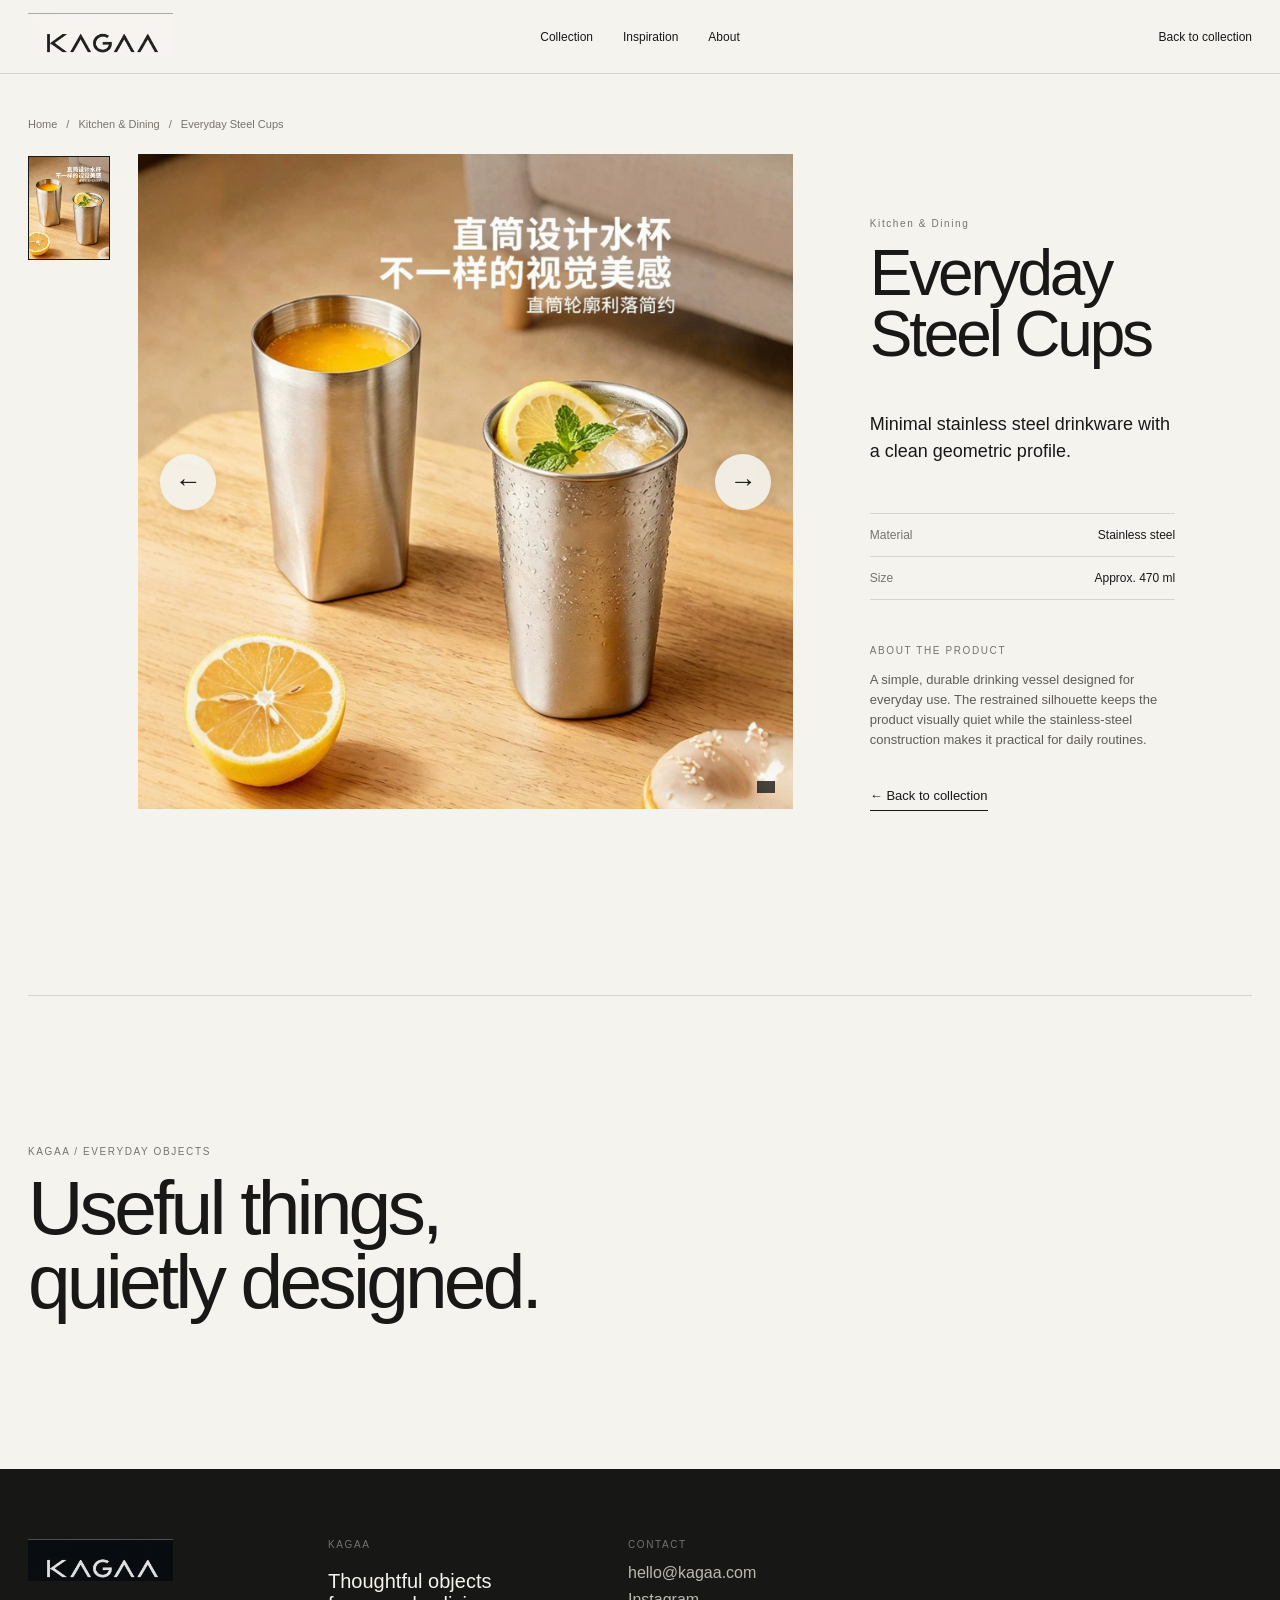
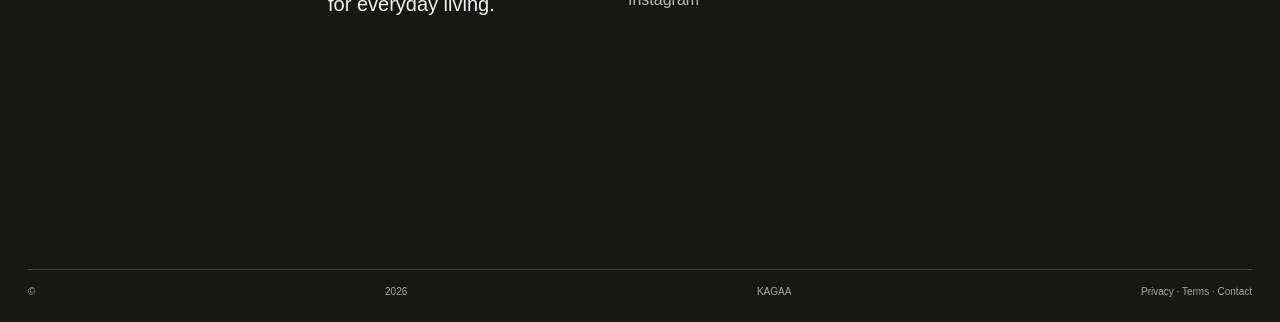
==== product.html @ 8737aef9 "Add files via upload" ====
<!doctype html>
<html lang="en">
<head>
<meta charset="utf-8">
<meta name="viewport" content="width=device-width,initial-scale=1">
<title>KAGAA — Product</title>
<link rel="stylesheet" href="css/style.css">
</head>
<body>
<header class="header">
  <a class="brand" href="index.html"><img src="images/kagaa-logo.png" alt="KAGAA"></a>
  <nav>
    <a href="index.html#catalog">Collection</a>
    <a href="index.html#inspiration">Inspiration</a>
    <a href="index.html#about">About</a>
  </nav>
  <div class="tools"><a href="index.html#catalog">Back to collection</a></div>
</header>

<main class="product-page">
  <div class="breadcrumbs">
    <a href="index.html">Home</a><span>/</span><a id="crumbCat" href="index.html#catalog">Collection</a><span>/</span><span id="crumb">Product</span>
  </div>

  <section class="product-detail">
    <div class="product-gallery">
      <div class="thumbs" id="thumbs" aria-label="Product images"></div>

      <div class="main-image-wrap" id="galleryViewport">
        <img id="detailImg" class="main-image" src="" alt="">
        <button class="gallery-arrow gallery-prev" id="prevBtn" aria-label="Previous image">←</button>
        <button class="gallery-arrow gallery-next" id="nextBtn" aria-label="Next image">→</button>
        <div class="gallery-counter" id="galleryCounter"></div>
      </div>
    </div>

    <div class="product-copy">
      <p class="eyebrow" id="detailCat"></p>
      <h1 id="detailName"></h1>
      <p class="lead" id="detailDesc"></p>

      <div class="spec-list">
        <div><span>Material</span><b id="detailMaterial"></b></div>
        <div><span>Size</span><b id="detailSize"></b></div>
      </div>

      <div class="product-note">
        <p class="eyebrow">ABOUT THE PRODUCT</p>
        <p id="detailLong">Designed around everyday use, with a restrained form and considered material choices.</p>
      </div>

      <a class="back-link" href="index.html#catalog">← Back to collection</a>
    </div>
  </section>

  <section class="detail-bottom">
    <p class="eyebrow">KAGAA / EVERYDAY OBJECTS</p>
    <h2>Useful things,<br>quietly designed.</h2>
  </section>
</main>

<footer>
  <div class="footer-grid">
    <img src="images/kagaa-logo.png" alt="KAGAA">
    <div><p class="eyebrow">KAGAA</p><p>Thoughtful objects<br>for everyday living.</p></div>
    <div><p class="eyebrow">CONTACT</p><a href="#">hello@kagaa.com</a><a href="#">Instagram</a></div>
  </div>
  <div class="bottom">© <span id="year"></span> KAGAA <span>Privacy · Terms · Contact</span></div>
</footer>

<script src="js/product.js"></script>
</body>
</html>
---- css/style.css ----
*{box-sizing:border-box}:root{--bg:#f5f3ee;--ink:#181817;--muted:#77736c;--line:#d8d4ca;--soft:#e9e5dc;--max:1500px}html{scroll-behavior:smooth}body{margin:0;background:var(--bg);color:var(--ink);font-family:Arial,Helvetica,sans-serif}a{text-decoration:none;color:inherit}button,input,select{font:inherit}.header{height:74px;position:fixed;inset:0 0 auto;z-index:30;display:grid;grid-template-columns:1fr auto 1fr;align-items:center;padding:0 28px;background:#f5f3eef2;backdrop-filter:blur(10px);border-bottom:1px solid var(--line)}.brand img{width:145px}.header nav{display:flex;gap:30px}.header nav a,.header nav button,.tools a,.tools button{border:0;background:none;font-size:12px;cursor:pointer}.tools{justify-self:end;display:flex;gap:20px}.hamburger{display:none}.mega{position:fixed;z-index:29;top:74px;left:0;right:0;background:var(--bg);border-bottom:1px solid var(--line);display:grid;grid-template-columns:repeat(4,1fr);gap:30px;padding:38px 28px 45px;transform:translateY(-110%);transition:.35s}.mega.open{transform:none}.mega small,.eyebrow{font-size:10px;letter-spacing:.16em;color:var(--muted);display:block;margin:0 0 14px}.mega a{display:block;margin:9px 0;font-size:13px}main{padding-top:74px}.hero{height:calc(100vh - 74px);min-height:620px;position:relative}.hero>img{width:100%;height:100%;object-fit:cover}.shade{position:absolute;inset:0;background:linear-gradient(90deg,#0006,transparent 70%)}.hero-copy{position:absolute;left:6vw;bottom:8vw;color:#fff}.hero-copy p{font-size:10px;letter-spacing:.16em}.hero h1{font-size:clamp(48px,7vw,105px);font-weight:400;line-height:.93;letter-spacing:-.055em;margin:0 0 32px}.hero a,.editorial a,.story a,.back-link{font-size:13px;border-bottom:1px solid;padding-bottom:7px}.intro{max-width:var(--max);min-height:66vh;margin:auto;padding:130px 28px;display:flex;flex-direction:column;justify-content:center}.intro h2{font-size:clamp(45px,6vw,86px);font-weight:400;line-height:.98;letter-spacing:-.05em;margin:0}.editorial{display:grid;grid-template-columns:1.45fr 1fr;min-height:720px;background:var(--soft)}.editorial img{width:100%;height:100%;object-fit:cover}.editorial>div{padding:9vw 7vw;display:flex;flex-direction:column;justify-content:center}.editorial h2,.story h2,.about h2{font-size:clamp(44px,5vw,76px);font-weight:400;line-height:.96;letter-spacing:-.05em;margin:0 0 28px}.editorial p:not(.eyebrow),.story p:not(.eyebrow),.about>div:last-child{font-size:17px;line-height:1.5;max-width:520px}.catalog{max-width:var(--max);margin:auto;padding:120px 28px}.catalog-head{display:flex;justify-content:space-between;align-items:end;border-top:1px solid var(--line);padding-top:13px}.catalog-head h2{font-size:clamp(38px,4vw,60px);font-weight:400;margin:0}.catalog-head button{border:0;background:none;text-decoration:underline;cursor:pointer;margin-left:22px}.categories{display:flex;gap:9px;flex-wrap:wrap;margin:32px 0}.categories button{border:1px solid var(--line);background:none;border-radius:30px;padding:9px 14px;font-size:12px;cursor:pointer}.categories button.active,.categories button:hover{background:var(--ink);color:var(--bg)}.shop{display:grid;grid-template-columns:210px 1fr;gap:28px}.filter-head{border-top:1px solid var(--line);padding-top:12px;margin-bottom:20px}.filter-head button{display:none;float:right;border:0;background:none;font-size:24px}.filter-group{border-top:1px solid var(--line);padding:14px 0}.filter-group b{display:block;margin-bottom:12px;font-size:12px}.filter-group label{display:block;margin:10px 0;color:#5d5a54;font-size:12px}.filter-group select{width:100%;background:none;border:1px solid var(--line);padding:9px}.grid{display:grid;grid-template-columns:repeat(4,1fr);gap:18px 13px}.card img{width:100%;aspect-ratio:4/5;object-fit:cover;display:block}.info{padding:11px 0}.name{font-size:13px;margin:0 0 4px}.cat,.price{font-size:11px;color:var(--muted);margin:0}.price{margin-top:8px;color:var(--ink)}.story{display:grid;grid-template-columns:1.5fr 1fr;min-height:680px;background:#e8e4db}.story img{width:100%;height:100%;object-fit:cover}.story>div{padding:9vw 7vw;display:flex;flex-direction:column;justify-content:center}.collections{max-width:var(--max);margin:auto;padding:120px 28px;display:grid;grid-template-columns:repeat(3,1fr);gap:14px}.collections img{width:100%;aspect-ratio:4/5;object-fit:cover}.collections span{display:block;padding-top:12px;font-size:13px}.about{max-width:var(--max);margin:auto;border-top:1px solid var(--line);padding:120px 28px;display:grid;grid-template-columns:1fr 1fr;gap:12vw}.about h2{margin:0}.about>div:last-child{margin:0}footer{background:#171716;color:var(--bg);padding:70px 28px 25px}.footer-grid{max-width:var(--max);margin:auto;display:grid;grid-template-columns:1fr 1fr 1fr 1.2fr;gap:30px;min-height:260px}.footer-grid>img{width:145px;filter:invert(1)}.footer-grid p:not(.eyebrow){font-size:20px}.footer-grid a{display:block;margin:9px 0;color:#bbb8b0}.footer-grid form{display:flex;border-bottom:1px solid #5c5952}.footer-grid input{flex:1;background:none;border:0;outline:0;color:#fff;padding:12px 0}.footer-grid button{background:none;border:0;color:#fff}.bottom{max-width:var(--max);margin:70px auto 0;border-top:1px solid #45433e;padding-top:16px;color:#aaa69e;font-size:10px;display:flex;justify-content:space-between}.search{position:fixed;inset:0;z-index:60;background:#f5f3eefc;display:flex;align-items:center;justify-content:center;opacity:0;pointer-events:none;transition:.2s}.search.open{opacity:1;pointer-events:auto}.search>div{width:min(800px,80vw)}.search>button{position:absolute;right:25px;top:10px;border:0;background:none;font-size:42px}.search input{width:100%;font-size:clamp(32px,5vw,68px);background:none;border:0;border-bottom:1px solid;padding:10px;outline:0}
.product-page{max-width:1500px;margin:auto;padding:118px 28px 0}.breadcrumbs{font-size:11px;color:var(--muted);display:flex;gap:9px;margin-bottom:24px}.product-detail{display:grid;grid-template-columns:minmax(0,1.25fr) minmax(360px,.75fr);min-height:720px;gap:0}.product-gallery{display:grid;grid-template-columns:92px minmax(0,1fr);gap:18px;min-width:0}.thumbs{display:flex;flex-direction:column;gap:12px;padding-top:2px}.thumb{width:82px;height:104px;border:1px solid transparent;background:#e9e5dc;padding:0;cursor:pointer;overflow:hidden}.thumb.active{border-color:var(--ink)}.thumb img{width:100%;height:100%;object-fit:cover;display:block}.main-image-wrap{position:relative;min-width:0;background:#ebe8e1;overflow:hidden;aspect-ratio:1/1}.main-image{width:100%;height:100%;display:block;object-fit:cover;transition:opacity .18s ease,transform .3s ease}.main-image.is-changing{opacity:.65}.gallery-arrow{position:absolute;top:50%;transform:translateY(-50%);width:56px;height:56px;border:0;border-radius:50%;background:#f5f3eee8;color:var(--ink);font-size:27px;line-height:1;cursor:pointer;display:grid;place-items:center;box-shadow:0 2px 12px #00000012}.gallery-arrow:hover{background:#fff}.gallery-prev{left:22px}.gallery-next{right:22px}.gallery-counter{position:absolute;bottom:16px;right:18px;background:#181817c9;color:#fff;padding:6px 9px;font-size:10px;letter-spacing:.08em}.product-copy{padding:5vw 6vw;display:flex;flex-direction:column;justify-content:center}.product-copy h1{font-size:clamp(42px,5vw,76px);font-weight:400;line-height:.95;letter-spacing:-.05em;margin:0 0 28px}.lead{font-size:18px;line-height:1.5;max-width:520px}.spec-list{border-top:1px solid var(--line);margin-top:30px}.spec-list div{display:flex;justify-content:space-between;border-bottom:1px solid var(--line);padding:14px 0;font-size:12px}.spec-list span{color:var(--muted)}.spec-list b{font-weight:400;text-align:right;max-width:60%}.product-note{margin-top:45px}.product-note p:last-child{font-size:13px;line-height:1.55;color:#5f5c56;max-width:480px}.back-link{align-self:flex-start;margin-top:25px;font-size:13px;border-bottom:1px solid;padding-bottom:7px}.detail-bottom{padding:150px 0;border-top:1px solid var(--line);margin-top:120px}.detail-bottom h2{font-size:clamp(44px,6vw,85px);font-weight:400;line-height:.96;letter-spacing:-.05em;margin:0}
@media(max-width:1000px){.product-page{padding:100px 18px 0}.product-detail{grid-template-columns:1fr}.product-gallery{grid-template-columns:80px minmax(0,1fr)}.main-image-wrap{aspect-ratio:1/1}.product-copy{padding:70px 0}.detail-bottom{margin-top:60px;padding:90px 0}}
@media(max-width:650px){.product-gallery{grid-template-columns:64px minmax(0,1fr);gap:10px}.thumb{width:58px;height:74px}.gallery-arrow{width:44px;height:44px;font-size:21px}.gallery-prev{left:10px}.gallery-next{right:10px}.product-copy h1{font-size:48px}.detail-bottom h2{font-size:48px}}
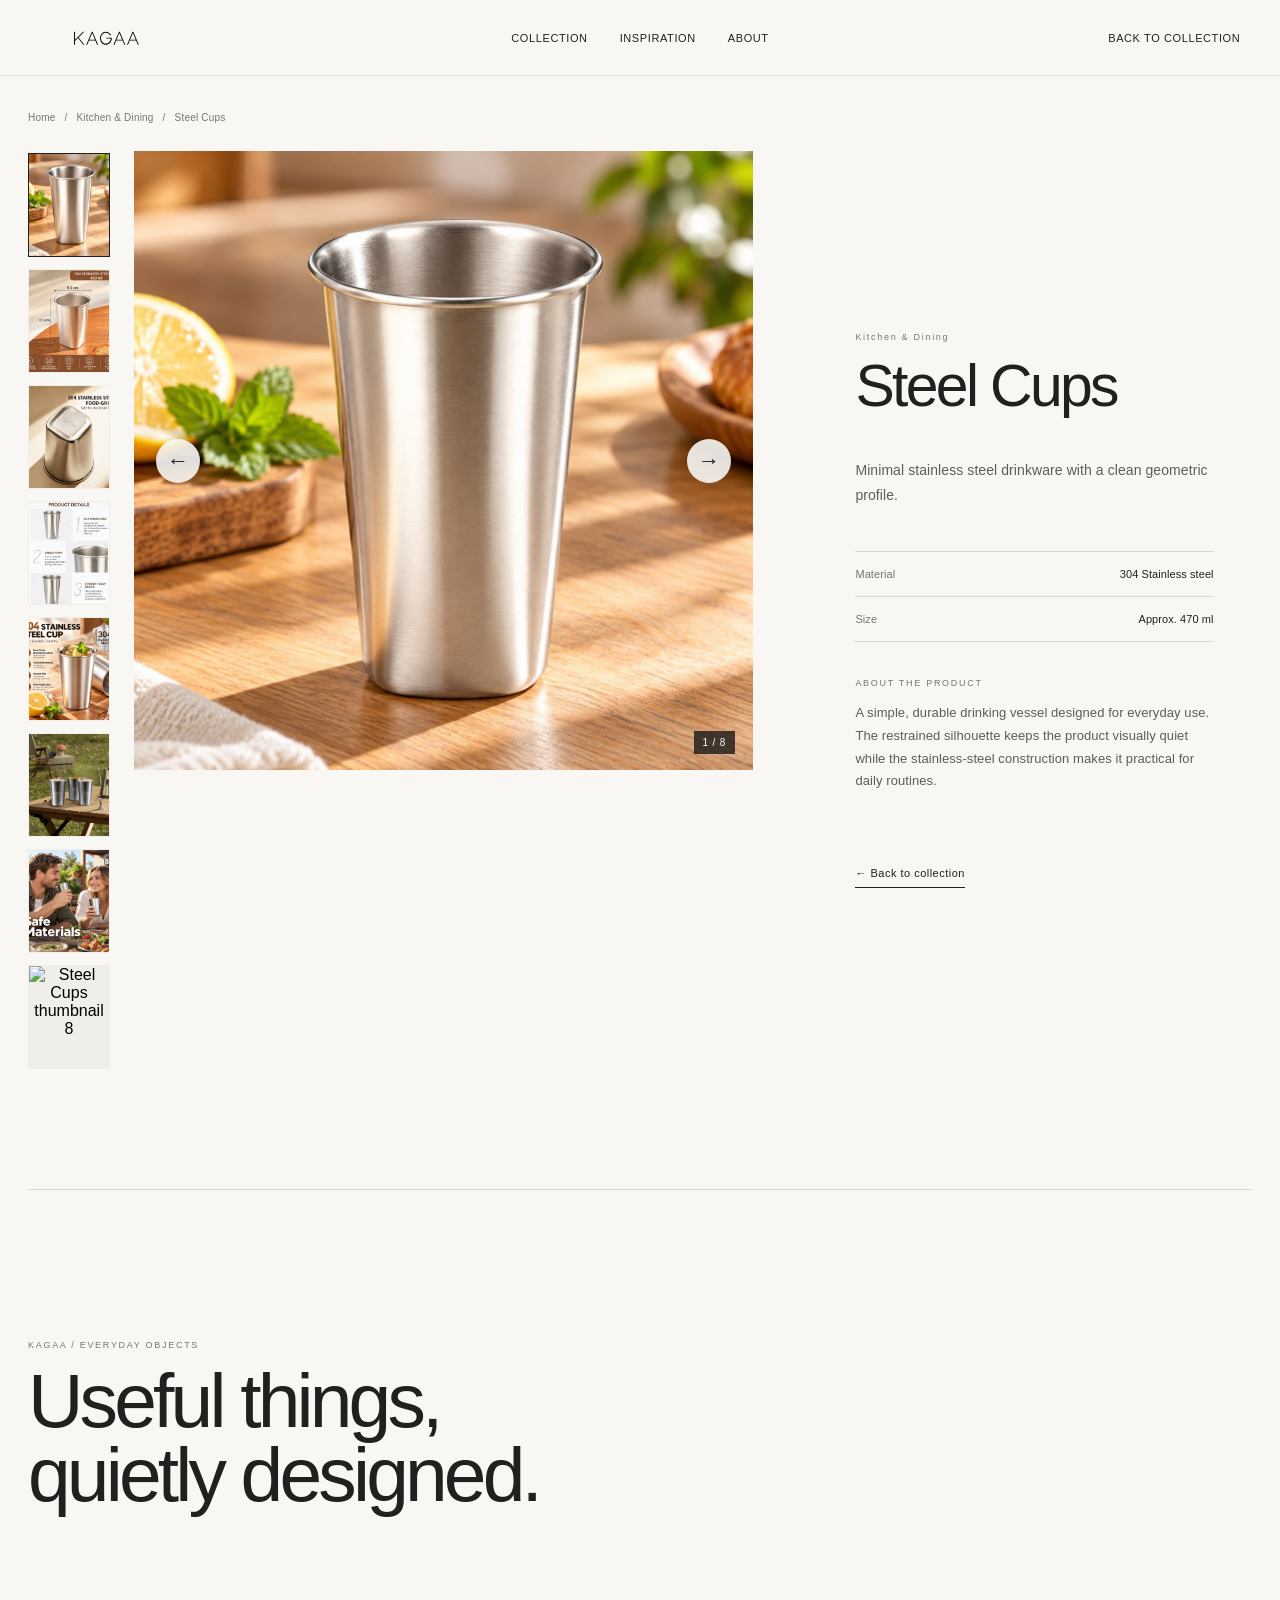
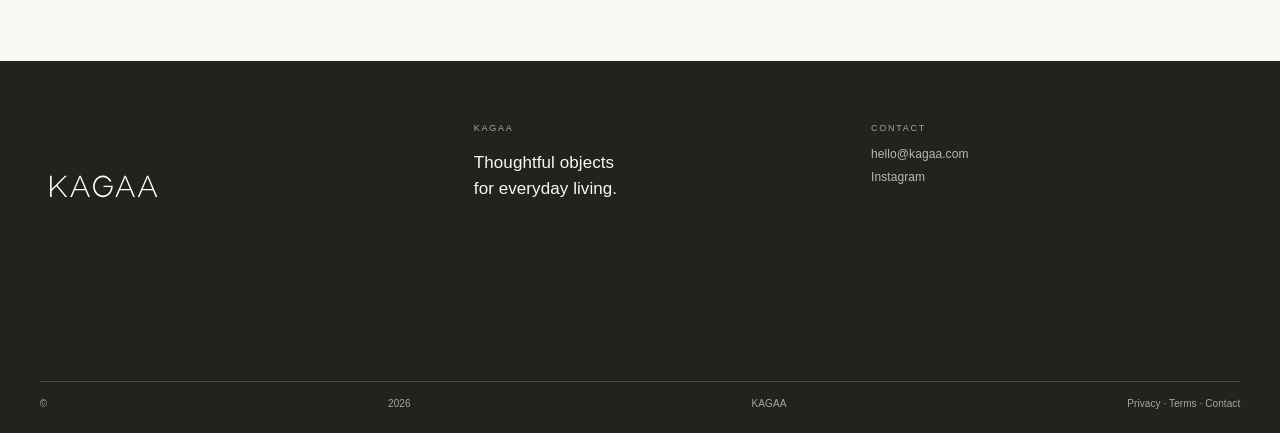
==== commit b5a1707a: "Add files via upload" ====
--- a/product.html
+++ b/product.html
@@ -1,73 +1,104 @@
 <!doctype html>
 <html lang="en">
-<head>
-<meta charset="utf-8">
-<meta name="viewport" content="width=device-width,initial-scale=1">
-<title>KAGAA — Product</title>
-<link rel="stylesheet" href="css/style.css">
-</head>
-<body>
-<header class="header">
-  <a class="brand" href="index.html"><img src="images/kagaa-logo.png" alt="KAGAA"></a>
-  <nav>
-    <a href="index.html#catalog">Collection</a>
-    <a href="index.html#inspiration">Inspiration</a>
-    <a href="index.html#about">About</a>
-  </nav>
-  <div class="tools"><a href="index.html#catalog">Back to collection</a></div>
-</header>
+  <head>
+    <meta charset="utf-8" />
+    <meta name="viewport" content="width=device-width,initial-scale=1" />
+    <title>KAGAA — Product</title>
+    <link rel="stylesheet" href="css/style.css" />
+  </head>
+  <body>
+    <header class="header">
+      <a class="brand" href="index.html"
+        ><img src="images/KAGAA_Logo.svg" alt="KAGAA"
+      /></a>
+      <nav>
+        <a href="index.html#catalog">Collection</a>
+        <a href="index.html#inspiration">Inspiration</a>
+        <a href="index.html#about">About</a>
+      </nav>
+      <div class="tools">
+        <a href="index.html#catalog">Back to collection</a>
+      </div>
+    </header>
 
-<main class="product-page">
-  <div class="breadcrumbs">
-    <a href="index.html">Home</a><span>/</span><a id="crumbCat" href="index.html#catalog">Collection</a><span>/</span><span id="crumb">Product</span>
-  </div>
-
-  <section class="product-detail">
-    <div class="product-gallery">
-      <div class="thumbs" id="thumbs" aria-label="Product images"></div>
-
-      <div class="main-image-wrap" id="galleryViewport">
-        <img id="detailImg" class="main-image" src="" alt="">
-        <button class="gallery-arrow gallery-prev" id="prevBtn" aria-label="Previous image">←</button>
-        <button class="gallery-arrow gallery-next" id="nextBtn" aria-label="Next image">→</button>
-        <div class="gallery-counter" id="galleryCounter"></div>
-      </div>
-    </div>
-
-    <div class="product-copy">
-      <p class="eyebrow" id="detailCat"></p>
-      <h1 id="detailName"></h1>
-      <p class="lead" id="detailDesc"></p>
-
-      <div class="spec-list">
-        <div><span>Material</span><b id="detailMaterial"></b></div>
-        <div><span>Size</span><b id="detailSize"></b></div>
+    <main class="product-page">
+      <div class="breadcrumbs">
+        <a href="index.html">Home</a><span>/</span
+        ><a id="crumbCat" href="index.html#catalog">Collection</a><span>/</span
+        ><span id="crumb">Product</span>
       </div>
 
-      <div class="product-note">
-        <p class="eyebrow">ABOUT THE PRODUCT</p>
-        <p id="detailLong">Designed around everyday use, with a restrained form and considered material choices.</p>
+      <section class="product-detail">
+        <div class="product-gallery">
+          <div class="thumbs" id="thumbs" aria-label="Product images"></div>
+
+          <div class="main-image-wrap" id="galleryViewport">
+            <img id="detailImg" class="main-image" src="" alt="" />
+            <button
+              class="gallery-arrow gallery-prev"
+              id="prevBtn"
+              aria-label="Previous image"
+            >
+              ←
+            </button>
+            <button
+              class="gallery-arrow gallery-next"
+              id="nextBtn"
+              aria-label="Next image"
+            >
+              →
+            </button>
+            <div class="gallery-counter" id="galleryCounter"></div>
+          </div>
+        </div>
+
+        <div class="product-copy">
+          <p class="eyebrow" id="detailCat"></p>
+          <h1 id="detailName"></h1>
+          <p class="lead" id="detailDesc"></p>
+
+          <div class="spec-list">
+            <div><span>Material</span><b id="detailMaterial"></b></div>
+            <div><span>Size</span><b id="detailSize"></b></div>
+          </div>
+
+          <div class="product-note">
+            <p class="eyebrow">ABOUT THE PRODUCT</p>
+            <p id="detailLong">
+              Designed around everyday use, with a restrained form and
+              considered material choices.
+            </p>
+          </div>
+
+          <a class="back-link" href="index.html#catalog"
+            >← Back to collection</a
+          >
+        </div>
+      </section>
+
+      <section class="detail-bottom">
+        <p class="eyebrow">KAGAA / EVERYDAY OBJECTS</p>
+        <h2>Useful things,<br />quietly designed.</h2>
+      </section>
+    </main>
+
+    <footer>
+      <div class="footer-grid">
+        <img src="images/KAGAA_Logo.svg" alt="KAGAA" />
+        <div>
+          <p class="eyebrow">KAGAA</p>
+          <p>Thoughtful objects<br />for everyday living.</p>
+        </div>
+        <div>
+          <p class="eyebrow">CONTACT</p>
+          <a href="#">hello@kagaa.com</a><a href="#">Instagram</a>
+        </div>
       </div>
+      <div class="bottom">
+        © <span id="year"></span> KAGAA <span>Privacy · Terms · Contact</span>
+      </div>
+    </footer>
 
-      <a class="back-link" href="index.html#catalog">← Back to collection</a>
-    </div>
-  </section>
-
-  <section class="detail-bottom">
-    <p class="eyebrow">KAGAA / EVERYDAY OBJECTS</p>
-    <h2>Useful things,<br>quietly designed.</h2>
-  </section>
-</main>
-
-<footer>
-  <div class="footer-grid">
-    <img src="images/kagaa-logo.png" alt="KAGAA">
-    <div><p class="eyebrow">KAGAA</p><p>Thoughtful objects<br>for everyday living.</p></div>
-    <div><p class="eyebrow">CONTACT</p><a href="#">hello@kagaa.com</a><a href="#">Instagram</a></div>
-  </div>
-  <div class="bottom">© <span id="year"></span> KAGAA <span>Privacy · Terms · Contact</span></div>
-</footer>
-
-<script src="js/product.js"></script>
-</body>
-</html>+    <script src="js/product.js"></script>
+  </body>
+</html>
--- a/css/style.css
+++ b/css/style.css
@@ -1,4 +1,1370 @@
-*{box-sizing:border-box}:root{--bg:#f5f3ee;--ink:#181817;--muted:#77736c;--line:#d8d4ca;--soft:#e9e5dc;--max:1500px}html{scroll-behavior:smooth}body{margin:0;background:var(--bg);color:var(--ink);font-family:Arial,Helvetica,sans-serif}a{text-decoration:none;color:inherit}button,input,select{font:inherit}.header{height:74px;position:fixed;inset:0 0 auto;z-index:30;display:grid;grid-template-columns:1fr auto 1fr;align-items:center;padding:0 28px;background:#f5f3eef2;backdrop-filter:blur(10px);border-bottom:1px solid var(--line)}.brand img{width:145px}.header nav{display:flex;gap:30px}.header nav a,.header nav button,.tools a,.tools button{border:0;background:none;font-size:12px;cursor:pointer}.tools{justify-self:end;display:flex;gap:20px}.hamburger{display:none}.mega{position:fixed;z-index:29;top:74px;left:0;right:0;background:var(--bg);border-bottom:1px solid var(--line);display:grid;grid-template-columns:repeat(4,1fr);gap:30px;padding:38px 28px 45px;transform:translateY(-110%);transition:.35s}.mega.open{transform:none}.mega small,.eyebrow{font-size:10px;letter-spacing:.16em;color:var(--muted);display:block;margin:0 0 14px}.mega a{display:block;margin:9px 0;font-size:13px}main{padding-top:74px}.hero{height:calc(100vh - 74px);min-height:620px;position:relative}.hero>img{width:100%;height:100%;object-fit:cover}.shade{position:absolute;inset:0;background:linear-gradient(90deg,#0006,transparent 70%)}.hero-copy{position:absolute;left:6vw;bottom:8vw;color:#fff}.hero-copy p{font-size:10px;letter-spacing:.16em}.hero h1{font-size:clamp(48px,7vw,105px);font-weight:400;line-height:.93;letter-spacing:-.055em;margin:0 0 32px}.hero a,.editorial a,.story a,.back-link{font-size:13px;border-bottom:1px solid;padding-bottom:7px}.intro{max-width:var(--max);min-height:66vh;margin:auto;padding:130px 28px;display:flex;flex-direction:column;justify-content:center}.intro h2{font-size:clamp(45px,6vw,86px);font-weight:400;line-height:.98;letter-spacing:-.05em;margin:0}.editorial{display:grid;grid-template-columns:1.45fr 1fr;min-height:720px;background:var(--soft)}.editorial img{width:100%;height:100%;object-fit:cover}.editorial>div{padding:9vw 7vw;display:flex;flex-direction:column;justify-content:center}.editorial h2,.story h2,.about h2{font-size:clamp(44px,5vw,76px);font-weight:400;line-height:.96;letter-spacing:-.05em;margin:0 0 28px}.editorial p:not(.eyebrow),.story p:not(.eyebrow),.about>div:last-child{font-size:17px;line-height:1.5;max-width:520px}.catalog{max-width:var(--max);margin:auto;padding:120px 28px}.catalog-head{display:flex;justify-content:space-between;align-items:end;border-top:1px solid var(--line);padding-top:13px}.catalog-head h2{font-size:clamp(38px,4vw,60px);font-weight:400;margin:0}.catalog-head button{border:0;background:none;text-decoration:underline;cursor:pointer;margin-left:22px}.categories{display:flex;gap:9px;flex-wrap:wrap;margin:32px 0}.categories button{border:1px solid var(--line);background:none;border-radius:30px;padding:9px 14px;font-size:12px;cursor:pointer}.categories button.active,.categories button:hover{background:var(--ink);color:var(--bg)}.shop{display:grid;grid-template-columns:210px 1fr;gap:28px}.filter-head{border-top:1px solid var(--line);padding-top:12px;margin-bottom:20px}.filter-head button{display:none;float:right;border:0;background:none;font-size:24px}.filter-group{border-top:1px solid var(--line);padding:14px 0}.filter-group b{display:block;margin-bottom:12px;font-size:12px}.filter-group label{display:block;margin:10px 0;color:#5d5a54;font-size:12px}.filter-group select{width:100%;background:none;border:1px solid var(--line);padding:9px}.grid{display:grid;grid-template-columns:repeat(4,1fr);gap:18px 13px}.card img{width:100%;aspect-ratio:4/5;object-fit:cover;display:block}.info{padding:11px 0}.name{font-size:13px;margin:0 0 4px}.cat,.price{font-size:11px;color:var(--muted);margin:0}.price{margin-top:8px;color:var(--ink)}.story{display:grid;grid-template-columns:1.5fr 1fr;min-height:680px;background:#e8e4db}.story img{width:100%;height:100%;object-fit:cover}.story>div{padding:9vw 7vw;display:flex;flex-direction:column;justify-content:center}.collections{max-width:var(--max);margin:auto;padding:120px 28px;display:grid;grid-template-columns:repeat(3,1fr);gap:14px}.collections img{width:100%;aspect-ratio:4/5;object-fit:cover}.collections span{display:block;padding-top:12px;font-size:13px}.about{max-width:var(--max);margin:auto;border-top:1px solid var(--line);padding:120px 28px;display:grid;grid-template-columns:1fr 1fr;gap:12vw}.about h2{margin:0}.about>div:last-child{margin:0}footer{background:#171716;color:var(--bg);padding:70px 28px 25px}.footer-grid{max-width:var(--max);margin:auto;display:grid;grid-template-columns:1fr 1fr 1fr 1.2fr;gap:30px;min-height:260px}.footer-grid>img{width:145px;filter:invert(1)}.footer-grid p:not(.eyebrow){font-size:20px}.footer-grid a{display:block;margin:9px 0;color:#bbb8b0}.footer-grid form{display:flex;border-bottom:1px solid #5c5952}.footer-grid input{flex:1;background:none;border:0;outline:0;color:#fff;padding:12px 0}.footer-grid button{background:none;border:0;color:#fff}.bottom{max-width:var(--max);margin:70px auto 0;border-top:1px solid #45433e;padding-top:16px;color:#aaa69e;font-size:10px;display:flex;justify-content:space-between}.search{position:fixed;inset:0;z-index:60;background:#f5f3eefc;display:flex;align-items:center;justify-content:center;opacity:0;pointer-events:none;transition:.2s}.search.open{opacity:1;pointer-events:auto}.search>div{width:min(800px,80vw)}.search>button{position:absolute;right:25px;top:10px;border:0;background:none;font-size:42px}.search input{width:100%;font-size:clamp(32px,5vw,68px);background:none;border:0;border-bottom:1px solid;padding:10px;outline:0}
-.product-page{max-width:1500px;margin:auto;padding:118px 28px 0}.breadcrumbs{font-size:11px;color:var(--muted);display:flex;gap:9px;margin-bottom:24px}.product-detail{display:grid;grid-template-columns:minmax(0,1.25fr) minmax(360px,.75fr);min-height:720px;gap:0}.product-gallery{display:grid;grid-template-columns:92px minmax(0,1fr);gap:18px;min-width:0}.thumbs{display:flex;flex-direction:column;gap:12px;padding-top:2px}.thumb{width:82px;height:104px;border:1px solid transparent;background:#e9e5dc;padding:0;cursor:pointer;overflow:hidden}.thumb.active{border-color:var(--ink)}.thumb img{width:100%;height:100%;object-fit:cover;display:block}.main-image-wrap{position:relative;min-width:0;background:#ebe8e1;overflow:hidden;aspect-ratio:1/1}.main-image{width:100%;height:100%;display:block;object-fit:cover;transition:opacity .18s ease,transform .3s ease}.main-image.is-changing{opacity:.65}.gallery-arrow{position:absolute;top:50%;transform:translateY(-50%);width:56px;height:56px;border:0;border-radius:50%;background:#f5f3eee8;color:var(--ink);font-size:27px;line-height:1;cursor:pointer;display:grid;place-items:center;box-shadow:0 2px 12px #00000012}.gallery-arrow:hover{background:#fff}.gallery-prev{left:22px}.gallery-next{right:22px}.gallery-counter{position:absolute;bottom:16px;right:18px;background:#181817c9;color:#fff;padding:6px 9px;font-size:10px;letter-spacing:.08em}.product-copy{padding:5vw 6vw;display:flex;flex-direction:column;justify-content:center}.product-copy h1{font-size:clamp(42px,5vw,76px);font-weight:400;line-height:.95;letter-spacing:-.05em;margin:0 0 28px}.lead{font-size:18px;line-height:1.5;max-width:520px}.spec-list{border-top:1px solid var(--line);margin-top:30px}.spec-list div{display:flex;justify-content:space-between;border-bottom:1px solid var(--line);padding:14px 0;font-size:12px}.spec-list span{color:var(--muted)}.spec-list b{font-weight:400;text-align:right;max-width:60%}.product-note{margin-top:45px}.product-note p:last-child{font-size:13px;line-height:1.55;color:#5f5c56;max-width:480px}.back-link{align-self:flex-start;margin-top:25px;font-size:13px;border-bottom:1px solid;padding-bottom:7px}.detail-bottom{padding:150px 0;border-top:1px solid var(--line);margin-top:120px}.detail-bottom h2{font-size:clamp(44px,6vw,85px);font-weight:400;line-height:.96;letter-spacing:-.05em;margin:0}
-@media(max-width:1000px){.product-page{padding:100px 18px 0}.product-detail{grid-template-columns:1fr}.product-gallery{grid-template-columns:80px minmax(0,1fr)}.main-image-wrap{aspect-ratio:1/1}.product-copy{padding:70px 0}.detail-bottom{margin-top:60px;padding:90px 0}}
-@media(max-width:650px){.product-gallery{grid-template-columns:64px minmax(0,1fr);gap:10px}.thumb{width:58px;height:74px}.gallery-arrow{width:44px;height:44px;font-size:21px}.gallery-prev{left:10px}.gallery-next{right:10px}.product-copy h1{font-size:48px}.detail-bottom h2{font-size:48px}}
+* {
+  box-sizing: border-box;
+}
+:root {
+  --bg: #f5f3ee;
+  --ink: #181817;
+  --muted: #77736c;
+  --line: #d8d4ca;
+  --soft: #e9e5dc;
+  --max: 1500px;
+}
+html {
+  scroll-behavior: smooth;
+}
+body {
+  margin: 0;
+  background: var(--bg);
+  color: var(--ink);
+  font-family: Arial, Helvetica, sans-serif;
+}
+a {
+  text-decoration: none;
+  color: inherit;
+}
+button,
+input,
+select {
+  font: inherit;
+}
+.header {
+  height: 74px;
+  position: fixed;
+  inset: 0 0 auto;
+  z-index: 30;
+  display: grid;
+  grid-template-columns: 1fr auto 1fr;
+  align-items: center;
+  padding: 0 28px;
+  background: #f5f3eef2;
+  backdrop-filter: blur(10px);
+  border-bottom: 1px solid var(--line);
+}
+.brand img {
+  width: 145px;
+  height: 76px;
+}
+.header nav {
+  display: flex;
+  gap: 30px;
+}
+.header nav a,
+.header nav button,
+.tools a,
+.tools button {
+  border: 0;
+  background: none;
+  font-size: 12px;
+  cursor: pointer;
+}
+.tools {
+  justify-self: end;
+  display: flex;
+  gap: 20px;
+}
+.hamburger {
+  display: none;
+}
+.mega {
+  position: fixed;
+  z-index: 29;
+  top: 74px;
+  left: 0;
+  right: 0;
+  background: var(--bg);
+  border-bottom: 1px solid var(--line);
+  display: grid;
+  grid-template-columns: repeat(4, 1fr);
+  gap: 30px;
+  padding: 38px 28px 45px;
+  transform: translateY(-110%);
+  transition: 0.35s;
+}
+.mega.open {
+  transform: none;
+}
+.mega small,
+.eyebrow {
+  font-size: 10px;
+  letter-spacing: 0.16em;
+  color: var(--muted);
+  display: block;
+  margin: 0 0 14px;
+}
+.mega a {
+  display: block;
+  margin: 9px 0;
+  font-size: 13px;
+}
+main {
+  padding-top: 74px;
+}
+.hero {
+  height: calc(100vh - 74px);
+  min-height: 620px;
+  position: relative;
+}
+.hero > img {
+  width: 100%;
+  height: 100%;
+  object-fit: cover;
+}
+.shade {
+  position: absolute;
+  inset: 0;
+  background: linear-gradient(90deg, #0006, transparent 70%);
+}
+.hero-copy {
+  position: absolute;
+  left: 6vw;
+  bottom: 8vw;
+  color: #fff;
+}
+.hero-copy p {
+  font-size: 10px;
+  letter-spacing: 0.16em;
+}
+.hero h1 {
+  font-size: clamp(48px, 6vw, 105px);
+  font-weight: 400;
+  line-height: 0.93;
+  letter-spacing: -0.055em;
+  margin: 0 0 32px;
+  opacity: 0.7;
+}
+.hero a,
+.editorial a,
+.story a,
+.back-link {
+  font-size: 13px;
+  border-bottom: 1px solid;
+  padding-bottom: 7px;
+}
+.intro {
+  max-width: var(--max);
+  min-height: 66vh;
+  margin: auto;
+  padding: 130px 28px;
+  display: flex;
+  flex-direction: column;
+  justify-content: center;
+}
+.intro h2 {
+  font-size: clamp(45px, 6vw, 86px);
+  font-weight: 400;
+  line-height: 0.98;
+  letter-spacing: -0.05em;
+  margin: 0;
+}
+.editorial {
+  display: grid;
+  grid-template-columns: 1.45fr 1fr;
+  min-height: 720px;
+  background: var(--soft);
+}
+.editorial img {
+  width: 100%;
+  height: 100%;
+  object-fit: cover;
+}
+.editorial > div {
+  padding: 9vw 7vw;
+  display: flex;
+  flex-direction: column;
+  justify-content: center;
+}
+.editorial h2,
+.story h2,
+.about h2 {
+  font-size: clamp(44px, 5vw, 76px);
+  font-weight: 400;
+  line-height: 0.96;
+  letter-spacing: -0.05em;
+  margin: 0 0 28px;
+  font-family: sans-serif;
+}
+.editorial p:not(.eyebrow),
+.story p:not(.eyebrow),
+.about > div:last-child {
+  font-size: 17px;
+  line-height: 1.5;
+  max-width: 520px;
+}
+.catalog {
+  max-width: var(--max);
+  margin: auto;
+  padding: 120px 28px;
+}
+.catalog-head {
+  display: flex;
+  justify-content: space-between;
+  align-items: end;
+  border-top: 1px solid var(--line);
+  padding-top: 13px;
+}
+.catalog-head h2 {
+  font-size: clamp(38px, 4vw, 60px);
+  font-weight: 400;
+  margin: 0;
+}
+.catalog-head button {
+  border: 0;
+  background: none;
+  text-decoration: underline;
+  cursor: pointer;
+  margin-left: 22px;
+}
+.categories {
+  display: flex;
+  gap: 9px;
+  flex-wrap: wrap;
+  margin: 32px 0;
+}
+.categories button {
+  border: 1px solid var(--line);
+  background: none;
+  border-radius: 30px;
+  padding: 9px 14px;
+  font-size: 12px;
+  cursor: pointer;
+}
+.categories button.active,
+.categories button:hover {
+  background: var(--ink);
+  color: var(--bg);
+}
+.shop {
+  display: grid;
+  grid-template-columns: 200px 1fr;
+  gap: 20px;
+}
+.filter-head {
+  border-top: 1px solid var(--line);
+  padding-top: 12px;
+  margin-bottom: 20px;
+}
+.filter-head button {
+  display: none;
+  float: right;
+  border: 0;
+  background: none;
+  font-size: 24px;
+}
+.filter-group {
+  border-top: 1px solid var(--line);
+  padding: 14px 0;
+}
+.filter-group b {
+  display: block;
+  margin-bottom: 12px;
+  font-size: 12px;
+}
+.filter-group label {
+  display: block;
+  margin: 10px 0;
+  color: #5d5a54;
+  font-size: 12px;
+}
+.filter-group select {
+  width: 100%;
+  background: none;
+  border: 1px solid var(--line);
+  padding: 9px;
+}
+.grid {
+  display: grid;
+  grid-template-columns: repeat(4, 1fr);
+  gap: 18px 13px;
+}
+.card img {
+  width: 100%;
+  aspect-ratio: 4/5;
+  object-fit: cover;
+  display: block;
+}
+.info {
+  padding: 11px 0;
+}
+.name {
+  font-size: 13px;
+  margin: 0 0 4px;
+}
+.cat,
+.price {
+  font-size: 11px;
+  color: var(--muted);
+  margin: 0;
+}
+.price {
+  margin-top: 8px;
+  color: var(--ink);
+}
+.story {
+  display: grid;
+  grid-template-columns: 1.5fr 1fr;
+  min-height: 680px;
+  background: #e8e4db;
+}
+.story img {
+  width: 100%;
+  height: 100%;
+  object-fit: cover;
+}
+.story > div {
+  padding: 9vw 7vw;
+  display: flex;
+  flex-direction: column;
+  justify-content: center;
+}
+.collections {
+  max-width: var(--max);
+  margin: auto;
+  padding: 120px 28px;
+  display: grid;
+  grid-template-columns: repeat(3, 1fr);
+  gap: 14px;
+}
+.collections img {
+  width: 100%;
+  aspect-ratio: 4/5;
+  object-fit: cover;
+}
+.collections span {
+  display: block;
+  padding-top: 12px;
+  font-size: 13px;
+}
+.about {
+  max-width: var(--max);
+  margin: auto;
+  border-top: 1px solid var(--line);
+  padding: 120px 28px;
+  display: grid;
+  grid-template-columns: 1fr 1fr;
+  gap: 12vw;
+}
+.about h2 {
+  margin: 0;
+}
+.about > div:last-child {
+  margin: 0;
+}
+footer {
+  background: #171716;
+  color: var(--bg);
+  padding: 70px 28px 25px;
+}
+.footer-grid {
+  max-width: var(--max);
+  margin: auto;
+  display: grid;
+  grid-template-columns: 1fr 1fr 1fr 1.2fr;
+  gap: 30px;
+  min-height: 260px;
+}
+.footer-grid > img {
+  width: 145px;
+  filter: invert(1);
+}
+.footer-grid p:not(.eyebrow) {
+  font-size: 20px;
+}
+.footer-grid a {
+  display: block;
+  margin: 9px 0;
+  color: #bbb8b0;
+}
+.footer-grid form {
+  display: flex;
+  border-bottom: 1px solid #5c5952;
+}
+.footer-grid input {
+  flex: 1;
+  background: none;
+  border: 0;
+  outline: 0;
+  color: #fff;
+  padding: 12px 0;
+}
+.footer-grid button {
+  background: none;
+  border: 0;
+  color: #fff;
+}
+.bottom {
+  max-width: var(--max);
+  margin: 70px auto 0;
+  border-top: 1px solid #45433e;
+  padding-top: 16px;
+  color: #aaa69e;
+  font-size: 10px;
+  display: flex;
+  justify-content: space-between;
+}
+.search {
+  position: fixed;
+  inset: 0;
+  z-index: 60;
+  background: #f5f3eefc;
+  display: flex;
+  align-items: center;
+  justify-content: center;
+  opacity: 0;
+  pointer-events: none;
+  transition: 0.2s;
+}
+.search.open {
+  opacity: 1;
+  pointer-events: auto;
+}
+.search > div {
+  width: min(800px, 80vw);
+}
+.search > button {
+  position: absolute;
+  right: 25px;
+  top: 10px;
+  border: 0;
+  background: none;
+  font-size: 42px;
+}
+.search input {
+  width: 100%;
+  font-size: clamp(32px, 5vw, 68px);
+  background: none;
+  border: 0;
+  border-bottom: 1px solid;
+  padding: 10px;
+  outline: 0;
+}
+.product-page {
+  max-width: 1500px;
+  margin: auto;
+  padding: 118px 28px 0;
+}
+.breadcrumbs {
+  font-size: 11px;
+  color: var(--muted);
+  display: flex;
+  gap: 9px;
+  margin-bottom: 24px;
+}
+.product-detail {
+  display: grid;
+  grid-template-columns: minmax(0, 1.25fr) minmax(360px, 0.75fr);
+  min-height: 720px;
+  gap: 0;
+}
+.product-gallery {
+  display: grid;
+  grid-template-columns: 92px minmax(0, 1fr);
+  gap: 18px;
+  min-width: 0;
+}
+.thumbs {
+  display: flex;
+  flex-direction: column;
+  gap: 12px;
+  padding-top: 2px;
+}
+.thumb {
+  width: 82px;
+  height: 104px;
+  border: 1px solid transparent;
+  background: #e9e5dc;
+  padding: 0;
+  cursor: pointer;
+  overflow: hidden;
+}
+.thumb.active {
+  border-color: var(--ink);
+}
+.thumb img {
+  width: 100%;
+  height: 100%;
+  object-fit: cover;
+  display: block;
+}
+.main-image-wrap {
+  position: relative;
+  min-width: 0;
+  background: #ebe8e1;
+  overflow: hidden;
+  aspect-ratio: 1/1;
+}
+.main-image {
+  width: 100%;
+  height: 100%;
+  display: block;
+  /* object-fit: cover; */
+  transition:
+    opacity 0.18s ease,
+    transform 0.3s ease;
+}
+.main-image.is-changing {
+  /* opacity: 0.65; */
+}
+.gallery-arrow {
+  position: absolute;
+  top: 50%;
+  transform: translateY(-50%);
+  width: 56px;
+  height: 56px;
+  border: 0;
+  border-radius: 50%;
+  background: #f5f3eee8;
+  color: var(--ink);
+  font-size: 27px;
+  line-height: 1;
+  cursor: pointer;
+  display: grid;
+  place-items: center;
+  box-shadow: 0 2px 12px #00000012;
+}
+.gallery-arrow:hover {
+  background: #fff;
+}
+.gallery-prev {
+  left: 22px;
+}
+.gallery-next {
+  right: 22px;
+}
+.gallery-counter {
+  position: absolute;
+  bottom: 16px;
+  right: 18px;
+  background: #181817c9;
+  color: #fff;
+  padding: 6px 9px;
+  font-size: 10px;
+  letter-spacing: 0.08em;
+}
+.product-copy {
+  padding: 5vw 6vw;
+  display: flex;
+  flex-direction: column;
+  justify-content: center;
+}
+.product-copy h1 {
+  font-size: clamp(42px, 5vw, 76px);
+  font-weight: 400;
+  line-height: 0.95;
+  letter-spacing: -0.05em;
+  margin: 0 0 28px;
+}
+.lead {
+  font-size: 18px;
+  line-height: 1.5;
+  max-width: 520px;
+}
+.spec-list {
+  border-top: 1px solid var(--line);
+  margin-top: 30px;
+}
+.spec-list div {
+  display: flex;
+  justify-content: space-between;
+  border-bottom: 1px solid var(--line);
+  padding: 14px 0;
+  font-size: 12px;
+}
+.spec-list span {
+  color: var(--muted);
+}
+.spec-list b {
+  font-weight: 400;
+  text-align: right;
+  max-width: 60%;
+}
+.product-note {
+  margin-top: 45px;
+}
+.product-note p:last-child {
+  font-size: 13px;
+  line-height: 1.55;
+  color: #5f5c56;
+  max-width: 480px;
+}
+.back-link {
+  align-self: flex-start;
+  margin-top: 25px;
+  font-size: 13px;
+  border-bottom: 1px solid;
+  padding-bottom: 7px;
+}
+.detail-bottom {
+  padding: 150px 0;
+  border-top: 1px solid var(--line);
+  margin-top: 120px;
+}
+.detail-bottom h2 {
+  font-size: clamp(44px, 6vw, 85px);
+  font-weight: 400;
+  line-height: 0.96;
+  letter-spacing: -0.05em;
+  margin: 0;
+}
+@media (max-width: 1000px) {
+  .product-page {
+    padding: 100px 18px 0;
+  }
+  .product-detail {
+    grid-template-columns: 1fr;
+  }
+  .product-gallery {
+    grid-template-columns: 80px minmax(0, 1fr);
+  }
+  .main-image-wrap {
+    aspect-ratio: 1/1;
+  }
+  .product-copy {
+    padding: 70px 0;
+  }
+  .detail-bottom {
+    margin-top: 60px;
+    padding: 90px 0;
+  }
+}
+@media (max-width: 650px) {
+  .product-gallery {
+    grid-template-columns: 64px minmax(0, 1fr);
+    gap: 10px;
+  }
+  .thumb {
+    width: 58px;
+    height: 74px;
+  }
+  .gallery-arrow {
+    width: 44px;
+    height: 44px;
+    font-size: 21px;
+  }
+  .gallery-prev {
+    left: 10px;
+  }
+  .gallery-next {
+    right: 10px;
+  }
+  .product-copy h1 {
+    font-size: 48px;
+  }
+  .detail-bottom h2 {
+    font-size: 48px;
+  }
+}
+
+/* Functional catalogue filters */
+.filter-head {
+  display: flex;
+  align-items: center;
+  gap: 12px;
+}
+.filter-head b {
+  margin-right: auto;
+}
+.filter-head .clear-filters {
+  display: inline-block;
+  float: none;
+  border: 0;
+  background: transparent;
+  padding: 2px 0;
+  color: var(--muted);
+  font: inherit;
+  font-size: 11px;
+  text-decoration: underline;
+  cursor: pointer;
+}
+.filter-group label {
+  cursor: pointer;
+  display: flex;
+  align-items: center;
+  gap: 9px;
+}
+.filter-group input[type="checkbox"] {
+  accent-color: var(--ink);
+  width: 14px;
+  height: 14px;
+  margin: 0;
+  flex: 0 0 auto;
+  cursor: pointer;
+}
+.empty-state {
+  grid-column: 1 / -1;
+  padding: 48px 20px;
+  background: var(--soft);
+  text-align: center;
+}
+.empty-state p {
+  margin: 0 0 14px;
+  font-size: 14px;
+}
+.empty-state button {
+  border: 1px solid var(--ink);
+  background: var(--ink);
+  color: var(--bg);
+  padding: 10px 16px;
+  cursor: pointer;
+}
+
+/* KAGAA visual refinement — calm editorial styling inspired by contemporary design brands */
+:root {
+  --bg: #f8f7f3;
+  --ink: #20201e;
+  --muted: #77756f;
+  --line: #d9d7d0;
+  --soft: #efeee8;
+  --max: 1600px;
+}
+body {
+  background: var(--bg);
+  letter-spacing: 0.005em;
+  -webkit-font-smoothing: antialiased;
+}
+.header {
+  height: 76px;
+  padding: 0 clamp(20px, 3.1vw, 52px);
+  background: rgba(248, 247, 243, 0.94);
+  border-bottom-color: rgba(32, 32, 30, 0.12);
+  backdrop-filter: blur(14px);
+}
+.brand img {
+  width: 132px;
+  display: block;
+}
+.header nav {
+  gap: clamp(18px, 2.5vw, 38px);
+}
+.header nav a,
+.header nav button,
+.tools a,
+.tools button {
+  font-size: 11px;
+  letter-spacing: 0.055em;
+  text-transform: uppercase;
+  transition: opacity 0.2s ease;
+}
+.header nav a:hover,
+.header nav button:hover,
+.tools a:hover {
+  opacity: 0.55;
+}
+main {
+  padding-top: 76px;
+}
+.mega {
+  top: 76px;
+  padding: 42px clamp(20px, 3.1vw, 52px) 48px;
+  box-shadow: 0 18px 28px #00000008;
+}
+.mega a {
+  transition: opacity 0.2s ease;
+}
+.mega a:hover {
+  opacity: 0.55;
+}
+.hero {
+  height: min(760px, calc(100svh - 76px));
+  min-height: 540px;
+  overflow: hidden;
+}
+.hero > img {
+  object-position: center 54%;
+}
+.shade {
+  background:
+    linear-gradient(
+      90deg,
+      rgba(18, 18, 16, 0.4) 0%,
+      rgba(18, 18, 16, 0.14) 43%,
+      transparent 78%
+    ),
+    linear-gradient(0deg, rgba(18, 18, 16, 0.12), transparent 48%);
+}
+.hero-copy {
+  left: clamp(26px, 6.5vw, 104px);
+  bottom: clamp(48px, 8vw, 112px);
+}
+.hero-copy p {
+  font-size: 10px;
+  letter-spacing: 0.19em;
+  margin-bottom: 22px;
+}
+.hero h1 {
+  font-size: clamp(50px, 6.2vw, 96px);
+  line-height: 0.98;
+  letter-spacing: -0.045em;
+  font-weight: 400;
+  opacity: 1;
+  margin-bottom: 30px;
+}
+.hero a,
+.editorial a,
+.story a,
+.back-link {
+  display: inline-block;
+  width: fit-content;
+  font-size: 11px;
+  letter-spacing: 0.045em;
+  padding-bottom: 8px;
+  transition: opacity 0.2s ease;
+}
+.hero a:hover,
+.editorial a:hover,
+.story a:hover,
+.back-link:hover {
+  opacity: 0.6;
+}
+.intro {
+  min-height: 520px;
+  padding: clamp(80px, 10vw, 150px) clamp(24px, 4vw, 64px);
+}
+.intro .eyebrow {
+  margin-bottom: 24px;
+}
+.intro h2 {
+  font-size: clamp(42px, 5.6vw, 82px);
+  line-height: 1.03;
+  letter-spacing: -0.047em;
+}
+.eyebrow {
+  font-size: 9px;
+  letter-spacing: 0.19em;
+}
+.editorial {
+  min-height: 600px;
+  grid-template-columns: 1.2fr 1fr;
+  background: #eeece5;
+}
+.editorial img {
+  min-height: 600px;
+  object-position: center;
+}
+.editorial > div {
+  padding: clamp(50px, 7vw, 110px);
+}
+.editorial h2,
+.story h2,
+.about h2 {
+  font-size: clamp(42px, 4.5vw, 70px);
+  line-height: 1.02;
+  letter-spacing: -0.045em;
+}
+.editorial p:not(.eyebrow),
+.story p:not(.eyebrow),
+.about > div:last-child {
+  font-size: 15px;
+  line-height: 1.75;
+  color: #575650;
+}
+.catalog {
+  padding: clamp(76px, 9vw, 130px) clamp(20px, 3.1vw, 52px);
+}
+.catalog-head {
+  padding-top: 18px;
+  border-top-color: #c9c6bd;
+  align-items: end;
+  gap: 24px;
+}
+.catalog-head h2 {
+  font-size: clamp(38px, 4.2vw, 62px);
+  line-height: 1;
+  letter-spacing: -0.045em;
+}
+.catalog-head > div:last-child {
+  display: flex;
+  align-items: center;
+  gap: 22px;
+  color: var(--muted);
+  font-size: 11px;
+  white-space: nowrap;
+}
+.catalog-head button {
+  margin: 0;
+  padding: 0 0 4px;
+  color: var(--ink);
+  font-size: 11px;
+  text-underline-offset: 4px;
+}
+.categories {
+  gap: 8px;
+  margin: 30px 0 34px;
+}
+.categories button {
+  border-color: #d0cec6;
+  border-radius: 2px;
+  padding: 10px 14px;
+  font-size: 10px;
+  letter-spacing: 0.025em;
+  transition:
+    background 0.18s ease,
+    color 0.18s ease,
+    border-color 0.18s ease;
+}
+.categories button.active,
+.categories button:hover {
+  background: var(--ink);
+  border-color: var(--ink);
+  color: #fff;
+}
+.shop {
+  grid-template-columns: 190px minmax(0, 1fr);
+  gap: clamp(22px, 3vw, 48px);
+  align-items: start;
+}
+#filters {
+  position: sticky;
+  top: 98px;
+}
+.filter-head {
+  border-top-color: #c9c6bd;
+  padding-top: 14px;
+  margin-bottom: 16px;
+}
+.filter-head b,
+.filter-group b {
+  font-size: 10px;
+  font-weight: 600;
+  letter-spacing: 0.12em;
+}
+.filter-head .clear-filters {
+  font-size: 10px;
+  letter-spacing: 0.015em;
+}
+.filter-group {
+  border-top-color: #dedcd5;
+  padding: 18px 0;
+}
+.filter-group b {
+  margin-bottom: 15px;
+}
+.filter-group label {
+  gap: 10px;
+  margin: 12px 0;
+  color: #55544f;
+  font-size: 11px;
+  line-height: 1.4;
+  transition: color 0.18s ease;
+}
+.filter-group label:hover {
+  color: var(--ink);
+}
+.filter-group input[type="checkbox"] {
+  width: 14px;
+  height: 14px;
+  accent-color: #262623;
+}
+.filter-group select {
+  margin-top: 2px;
+  border-color: #d0cec6;
+  border-radius: 0;
+  background: transparent;
+  padding: 11px 10px;
+  font-size: 11px;
+  color: var(--ink);
+}
+.grid {
+  grid-template-columns: repeat(4, minmax(0, 1fr));
+  gap: 30px 16px;
+}
+.card {
+  min-width: 0;
+}
+.card > a {
+  display: block;
+}
+.card img {
+  aspect-ratio: 4 / 4.7;
+  object-fit: cover;
+  background: #efeee9;
+  transition:
+    transform 0.55s cubic-bezier(0.2, 0.7, 0.2, 1),
+    filter 0.35s ease;
+}
+.card > a {
+  overflow: hidden;
+}
+.card > a:hover img {
+  transform: scale(1.025);
+}
+.info {
+  padding: 13px 1px 4px;
+}
+.name {
+  font-size: 12px;
+  line-height: 1.45;
+  margin-bottom: 5px;
+  font-weight: 500;
+}
+.cat,
+.price {
+  font-size: 10px;
+  line-height: 1.5;
+  color: #77756f;
+}
+.price {
+  margin-top: 7px;
+  color: #45443f;
+}
+.empty-state {
+  padding: 64px 20px;
+  background: #efeee8;
+}
+.empty-state p {
+  font-size: 13px;
+  color: var(--muted);
+}
+.empty-state button {
+  border-radius: 0;
+  font-size: 10px;
+  letter-spacing: 0.04em;
+}
+.about {
+  padding: clamp(80px, 9vw, 130px) clamp(20px, 3.1vw, 52px);
+  gap: clamp(36px, 8vw, 130px);
+  border-top-color: #c9c6bd;
+}
+.about h2 {
+  font-size: clamp(40px, 4.5vw, 68px);
+}
+.about > div:last-child {
+  max-width: 560px;
+}
+footer {
+  padding: 62px clamp(20px, 3.1vw, 52px) 24px;
+  background: #22221f;
+}
+.footer-grid {
+  grid-template-columns: 1.1fr 1fr 1fr;
+  gap: 28px;
+  min-height: 220px;
+}
+.footer-grid > img {
+  width: 126px;
+}
+.footer-grid .eyebrow {
+  color: #aaa79f;
+}
+.footer-grid p:not(.eyebrow) {
+  font-size: 17px;
+  line-height: 1.5;
+}
+.footer-grid a {
+  font-size: 12px;
+  transition: color 0.2s ease;
+}
+.footer-grid a:hover {
+  color: #fff;
+}
+.bottom {
+  margin-top: 38px;
+  font-size: 10px;
+  border-top-color: #4a4944;
+}
+.search {
+  background: rgba(248, 247, 243, 0.98);
+}
+.search > div .eyebrow {
+  margin-bottom: 20px;
+}
+.search input {
+  border-bottom-color: #c9c6bd;
+}
+/* Product detail pages follow the same quiet, editorial system. */
+.product-page {
+  padding-top: 112px;
+}
+.breadcrumbs {
+  font-size: 10px;
+  letter-spacing: 0.02em;
+  margin-bottom: 28px;
+}
+.product-detail {
+  gap: clamp(30px, 5vw, 78px);
+}
+.product-gallery {
+  gap: 14px;
+}
+.main-image-wrap {
+  background: #efeee9;
+}
+.product-copy {
+  padding: 36px clamp(16px, 3vw, 48px);
+}
+.product-copy h1 {
+  font-size: clamp(42px, 4.6vw, 68px);
+  line-height: 1.02;
+  letter-spacing: -0.045em;
+}
+.product-copy .lead {
+  font-size: 14px;
+  line-height: 1.75;
+  color: #5e5c56;
+}
+.spec-list {
+  border-top-color: #d9d7d0;
+}
+.spec-list > div {
+  border-bottom-color: #d9d7d0;
+  padding: 16px 0;
+  font-size: 11px;
+}
+.spec-list span {
+  color: var(--muted);
+}
+.spec-list b {
+  font-weight: 500;
+}
+.product-note {
+  margin: 36px 0;
+}
+.product-note p:not(.eyebrow) {
+  font-size: 13px;
+  line-height: 1.75;
+  color: #5e5c56;
+}
+.thumb {
+  background: #efeee9;
+}
+.thumb.active {
+  border-color: #20201e;
+}
+.gallery-arrow {
+  width: 44px;
+  height: 44px;
+  font-size: 22px;
+  background: rgba(248, 247, 243, 0.9);
+  transition: background 0.2s ease;
+}
+.gallery-arrow:hover {
+  background: #fff;
+}
+.detail-bottom {
+  border-top-color: #d9d7d0;
+}
+
+@media (max-width: 1100px) {
+  .grid {
+    grid-template-columns: repeat(3, minmax(0, 1fr));
+  }
+  .shop {
+    grid-template-columns: 170px minmax(0, 1fr);
+  }
+  .editorial {
+    min-height: 500px;
+  }
+  .editorial img {
+    min-height: 500px;
+  }
+}
+@media (max-width: 760px) {
+  .header {
+    height: 66px;
+    grid-template-columns: 1fr auto;
+    padding: 0 20px;
+  }
+  .brand img {
+    width: 112px;
+  }
+  .header nav {
+    justify-self: end;
+    gap: 16px;
+  }
+  .header nav a,
+  .header nav button {
+    font-size: 9px;
+  }
+  .header nav a:nth-of-type(2) {
+    display: none;
+  }
+  .tools {
+    display: none;
+  }
+  main {
+    padding-top: 66px;
+  }
+  .mega {
+    top: 66px;
+    grid-template-columns: repeat(2, minmax(0, 1fr));
+    gap: 24px;
+    padding: 28px 22px 32px;
+    max-height: calc(100svh - 66px);
+    overflow-y: auto;
+  }
+  .hero {
+    height: min(720px, calc(88svh - 66px));
+    min-height: 470px;
+  }
+  .hero > img {
+    object-position: 58% center;
+  }
+  .hero-copy {
+    left: 24px;
+    right: 18px;
+    bottom: 46px;
+  }
+  .hero h1 {
+    font-size: clamp(46px, 10vw, 70px);
+  }
+  .intro {
+    min-height: auto;
+    padding: 82px 24px 90px;
+  }
+  .intro h2 {
+    font-size: clamp(40px, 9vw, 60px);
+  }
+  .editorial {
+    grid-template-columns: 1fr;
+  }
+  .editorial img {
+    min-height: 0;
+    height: 66vw;
+    max-height: 480px;
+  }
+  .editorial > div {
+    padding: 58px 24px 68px;
+  }
+  .editorial h2 {
+    font-size: 48px;
+  }
+  .catalog {
+    padding: 78px 20px;
+  }
+  .catalog-head {
+    align-items: start;
+  }
+  .catalog-head h2 {
+    font-size: 39px;
+  }
+  .catalog-head > div:last-child {
+    align-items: end;
+    flex-direction: column;
+    gap: 8px;
+  }
+  .categories {
+    flex-wrap: nowrap;
+    overflow-x: auto;
+    padding-bottom: 5px;
+    margin: 26px 0 25px;
+  }
+  .categories button {
+    white-space: nowrap;
+  }
+  .shop {
+    display: block;
+  }
+  #filters {
+    position: fixed;
+    z-index: 55;
+    top: 0;
+    right: 0;
+    bottom: 0;
+    width: min(340px, 88vw);
+    padding: 26px 22px;
+    overflow-y: auto;
+    background: var(--bg);
+    box-shadow: -15px 0 45px #00000012;
+    transform: translateX(105%);
+    visibility: hidden;
+    transition:
+      transform 0.25s ease,
+      visibility 0.25s ease;
+  }
+  #filters.open {
+    transform: translateX(0);
+    visibility: visible;
+  }
+  .filter-head {
+    padding-top: 12px;
+  }
+  .filter-head button#filterClose {
+    display: block;
+    position: static;
+    margin-left: 8px;
+    font-size: 26px;
+    line-height: 1;
+  }
+  #filterOpen {
+    display: inline-block;
+  }
+  .grid {
+    grid-template-columns: repeat(2, minmax(0, 1fr));
+    gap: 28px 12px;
+  }
+  .card img {
+    aspect-ratio: 4 / 4.9;
+  }
+  .name {
+    font-size: 11px;
+  }
+  .cat,
+  .price {
+    font-size: 9px;
+  }
+  .about {
+    grid-template-columns: 1fr;
+    gap: 28px;
+    padding: 78px 24px;
+  }
+  .about h2 {
+    font-size: 46px;
+  }
+  .footer-grid {
+    grid-template-columns: 1fr 1fr;
+    gap: 28px 20px;
+  }
+  .footer-grid > img {
+    width: 110px;
+  }
+  .bottom {
+    margin-top: 26px;
+    gap: 16px;
+    flex-wrap: wrap;
+  }
+  .product-page {
+    padding: 94px 18px 0;
+  }
+  .product-copy {
+    padding: 46px 0 55px;
+  }
+  .product-copy h1 {
+    font-size: 46px;
+  }
+  .detail-bottom {
+    padding: 80px 0;
+    margin-top: 50px;
+  }
+}
+@media (max-width: 380px) {
+  .header {
+    padding: 0 14px;
+  }
+  .brand img {
+    width: 98px;
+  }
+  .header nav {
+    gap: 12px;
+  }
+  .header nav a,
+  .header nav button {
+    font-size: 8px;
+  }
+  .catalog-head h2 {
+    font-size: 34px;
+  }
+  .catalog-head > div:last-child {
+    font-size: 10px;
+  }
+  .footer-grid {
+    grid-template-columns: 1fr;
+  }
+}
+@media (prefers-reduced-motion: reduce) {
+  *,
+  *::before,
+  *::after {
+    scroll-behavior: auto !important;
+    transition-duration: 0.01ms !important;
+    animation-duration: 0.01ms !important;
+  }
+}
